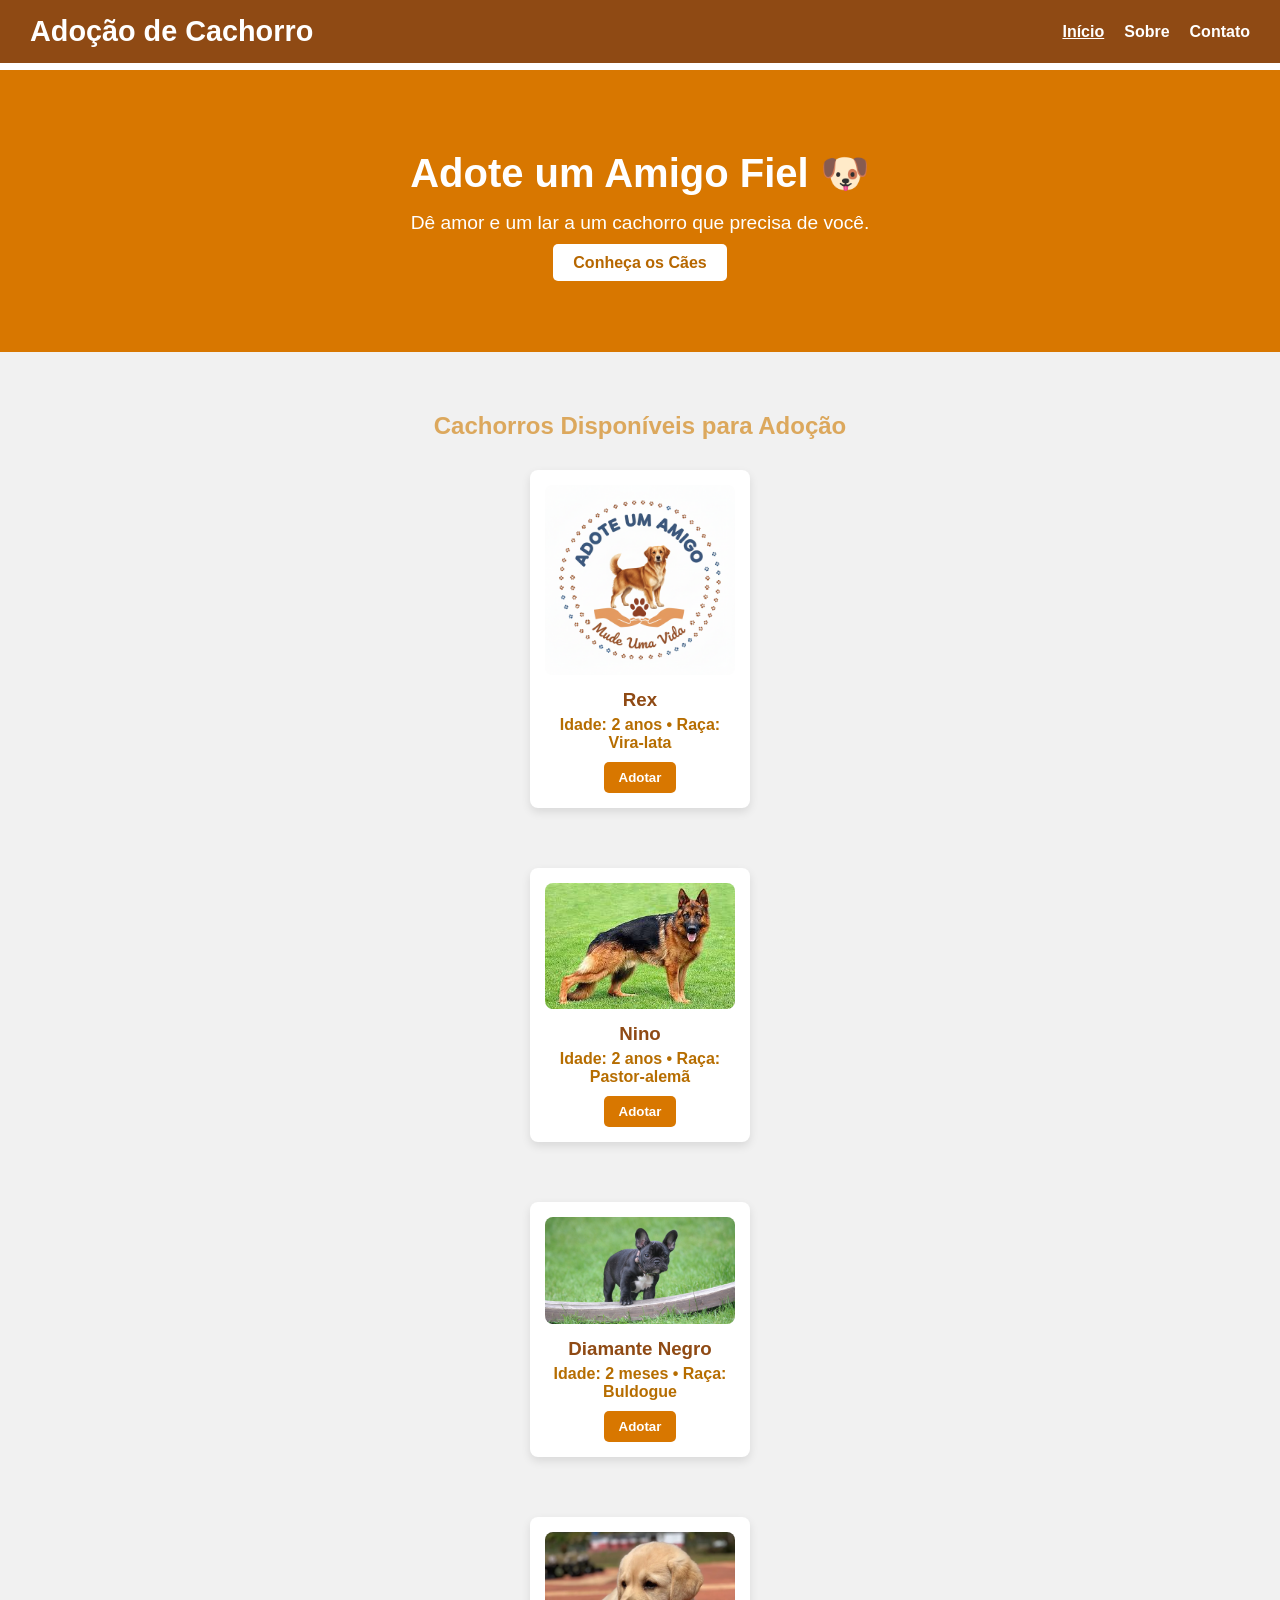
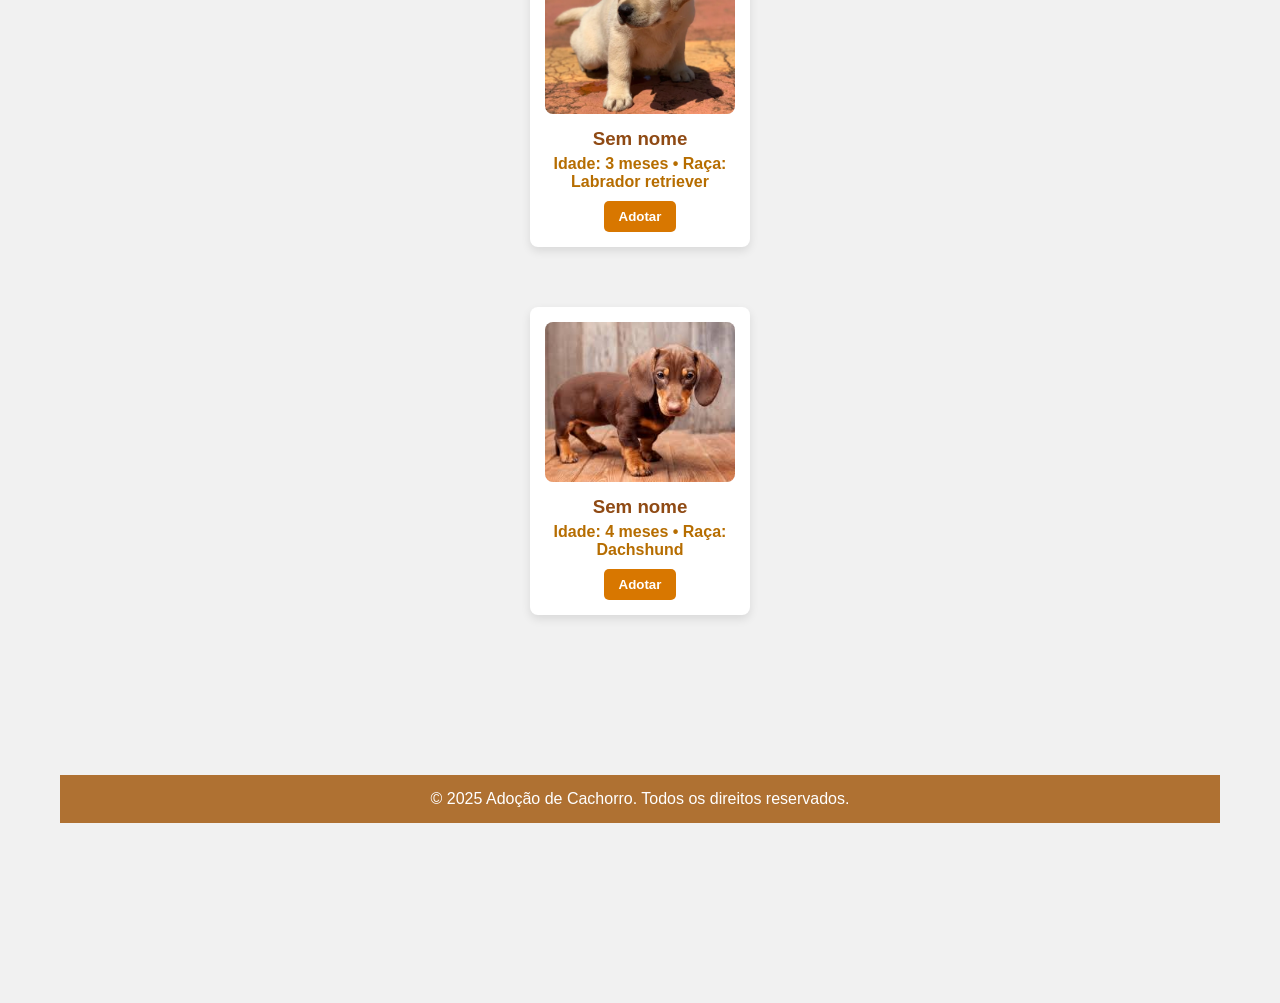
==== projeto-923/index.html @ e49c5893 "Add files via upload" ====
<!DOCTYPE html>
<html lang="pt-br">
<head>
  <meta charset="UTF-8">
  <meta name="viewport" content="width=device-width, initial-scale=1.0">
  <title>Adoção de Cachorro</title>
  <link rel="stylesheet" href="stely.css">
</head>
<body>

  <!-- Cabeçalho -->
  <header>
    <div class="logo">Adoção de Cachorro</div>
    <nav>
      <ul>
        <li><a href="#" class="ativo">Início</a></li>
        <li><a href="#sobre">Sobre</a></li>
        <li><a href="#contato">Contato</a></li>
      </ul>
    </nav>
  </header>

  <!-- Seção principal -->
  <section class="hero-section">
    <h1>Adote um Amigo Fiel 🐶</h1>
    <p>Dê amor e um lar a um cachorro que precisa de você.</p>
    <a href="#cachorros" class="btn">Conheça os Cães</a>
  </section>

  <!-- Imagem de destaque -->
  <section id="cachorros" class="produto-section">
    <h2>Cachorros Disponíveis para Adoção</h2>
    <div class="produtos">
      <div class="produto-card">
        <img src="logo-Cachorro.png" alt="Cachorro para adoção" width="100%" height="auto">
        <h3>Rex</h3>
        <p>Idade: 2 anos • Raça: Vira-lata</p>
        <button class="btn-adotar">Adotar</button>
      </div>
    </div>

  <section id="cachorros" class="produto-section">
    <div class="produtos">
      <div class="produto-card">
        <img src="pastor-alema.jpeg" alt="Cachorro para adoção" width="100%" height="auto">
        <h3>Nino</h3>
        <p>Idade: 2 anos • Raça: Pastor-alemã</p>
        <button class="btn-adotar">Adotar</button>
      </div>
    </div>
  
  <section id="cachorros" class="produto-section">
    <div class="produtos">
      <div class="produto-card">
        <img src="buldogue-frances.jpeg" alt="Cachorro para adoção" width="100%" height="auto">
        <h3>Diamante Negro</h3>
        <p>Idade: 2 meses • Raça: Buldogue</p>
        <button class="btn-adotar">Adotar</button>
      </div>
    </div>

<section id="cachorros" class="produto-section">
  <div class="produtos">
    <div class="produto-card">
      <img src="cachorro.webp" alt="Cachorro para adoção" width="100%" height="auto">
      <h3>Sem nome</h3>
      <p>Idade: 3 meses • Raça: Labrador retriever</p>
      <button class="btn-adotar">Adotar</button>
    </div>
  </div>

  <section id="cachorros" class="produto-section">
    <div class="produtos">
      <div class="produto-card">
        <img src="duchi.jpeg" alt="Cachorro para adoção" width="100%" height="auto">
        <h3>Sem nome</h3>
        <p>Idade: 4 meses • Raça: Dachshund</p>
        <button class="btn-adotar">Adotar</button>
      </div>
    </div>
  </section>
</section>
  

  
  <footer>
    <p>&copy; 2025 Adoção de Cachorro. Todos os direitos reservados.</p>
  </footer>

  
  <script>
    document.querySelectorAll('.btn-adotar').forEach(botao => {
      botao.addEventListener('click', () => {
        alert('🐾 Obrigado por querer adotar! Entraremos em contato em breve.');
      });
    });
  </script>

</body>
</html>
---- projeto-923/stely.css ----
* {
  margin: 0;
  padding: 0;
  box-sizing: border-box;
  font-family: Arial, sans-serif;
}

header {
  background-color: #8f4a14;
  color: #fff;
  display: flex;
  justify-content: space-between;
  align-items: center;
  padding: 15px 30px;
  position: fixed;
  top: 0;
  left: 0;
  width: 100%;
  z-index: 1000;
}

header .logo {
  font-size: 1.8em;
  font-weight: bold;
}

header nav ul {
  list-style: none;
  display: flex;
  gap: 20px;
}

header nav ul li a {
  color: #fff;
  text-decoration: none;
  font-weight: bold;
}

header nav ul li a:hover,
header nav ul li a.ativo {
  text-decoration: underline;
}

body {
  padding-top: 70px;
}

.hero-section {
  background: #d87700;
  color: #fff;
  text-align: center;
  padding: 80px 20px;
}

.hero-section h1 {
  font-size: 2.5em;
  margin-bottom: 15px;
}

.hero-section p {
  font-size: 1.2em;
  margin-bottom: 20px;
}

.hero-section .btn {
  background-color: #fff;
  color: #b66700;
  padding: 10px 20px;
  border-radius: 5px;
  text-decoration: none;
  font-weight: bold;
}

.hero-section .btn:hover {
  background-color: #f3e3d0;
}

.produto-section {
  padding: 60px 20px;
  background-color: #f1f1f1;
}

.produto-section h2 {
  text-align: center;
  margin-bottom: 30px;
  color: #d0810ca5;
}

.produtos {
  display: flex;
  flex-wrap: wrap;
  justify-content: center;
  gap: 20px;
}

.produto-card {
  background-color: #fff;
  padding: 15px;
  border-radius: 8px;
  width: 220px;
  text-align: center;
  box-shadow: 0 4px 10px rgba(0, 0, 0, 0.1);
}

.produto-card img {
  border-radius: 8px;
  margin-bottom: 10px;
}

.produto-card h3 {
  margin-bottom: 5px;
  color: #8f4a14;
}

.produto-card p {
  color: #b66d00;
  font-weight: bold;
  margin-bottom: 10px;
}

.btn-adotar {
  background-color: #d87700;
  color: white;
  border: none;
  padding: 8px 15px;
  border-radius: 5px;
  cursor: pointer;
  font-weight: bold;
}

.btn-adotar:hover {
  background-color: #a35a10d8;
}

footer {
  background-color: #a35a10d8;
  color: #fff;
  text-align: center;
  padding: 15px;
  margin-top: 40px;
}

@media (max-width: 768px) {
  header {
    flex-direction: column;
    gap: 10px;
  }

  .produtos {
    flex-direction: column;
    align-items: center;
  }

  .produto-card {
    width: 90%;
    max-width: 300px;
  }
}
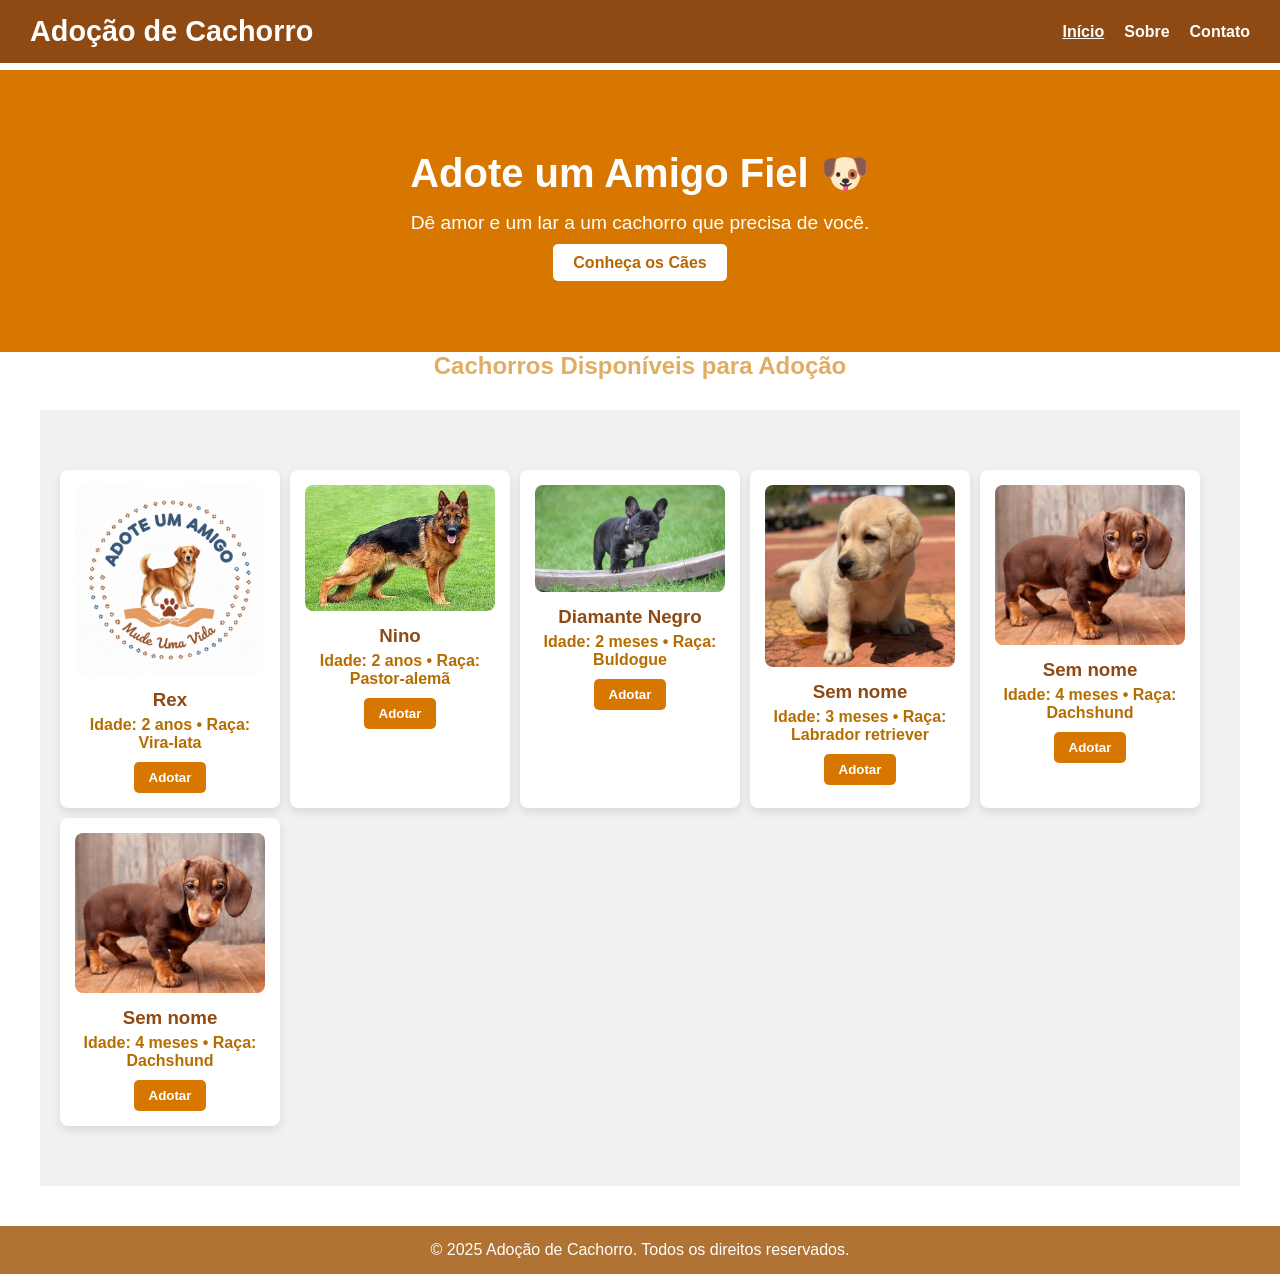
==== commit 1db77a61: "js" ====
--- a/projeto-923/index.html
+++ b/projeto-923/index.html
@@ -28,8 +28,8 @@
   </section>
 
   <!-- Imagem de destaque -->
-  <section id="cachorros" class="produto-section">
-    <h2>Cachorros Disponíveis para Adoção</h2>
+  <h2>Cachorros Disponíveis para Adoção</h2>
+  <section id="cachorros" class="cachorro-section">    
     <div class="produtos">
       <div class="produto-card">
         <img src="logo-Cachorro.png" alt="Cachorro para adoção" width="100%" height="auto">
@@ -38,8 +38,7 @@
         <button class="btn-adotar">Adotar</button>
       </div>
     </div>
-
-  <section id="cachorros" class="produto-section">
+  
     <div class="produtos">
       <div class="produto-card">
         <img src="pastor-alema.jpeg" alt="Cachorro para adoção" width="100%" height="auto">
@@ -49,7 +48,6 @@
       </div>
     </div>
   
-  <section id="cachorros" class="produto-section">
     <div class="produtos">
       <div class="produto-card">
         <img src="buldogue-frances.jpeg" alt="Cachorro para adoção" width="100%" height="auto">
@@ -59,7 +57,6 @@
       </div>
     </div>
 
-<section id="cachorros" class="produto-section">
   <div class="produtos">
     <div class="produto-card">
       <img src="cachorro.webp" alt="Cachorro para adoção" width="100%" height="auto">
@@ -69,7 +66,6 @@
     </div>
   </div>
 
-  <section id="cachorros" class="produto-section">
     <div class="produtos">
       <div class="produto-card">
         <img src="duchi.jpeg" alt="Cachorro para adoção" width="100%" height="auto">
@@ -77,8 +73,17 @@
         <p>Idade: 4 meses • Raça: Dachshund</p>
         <button class="btn-adotar">Adotar</button>
       </div>
-    </div>
-  </section>
+    </div>  
+
+    <div class="produtos">
+      <div class="produto-card">
+        <img src="duchi.jpeg" alt="Cachorro para adoção" width="100%" height="auto">
+        <h3>Sem nome</h3>
+        <p>Idade: 4 meses • Raça: Dachshund</p>
+        <button class="btn-adotar">Adotar</button>
+      </div>
+    </div>  
+
 </section>
   
 
@@ -96,5 +101,7 @@
     });
   </script>
 
+  <script src="/923cris/scrip.js"></script>
+
 </body>
 </html>
--- a/projeto-923/stely.css
+++ b/projeto-923/stely.css
@@ -75,16 +75,25 @@
   background-color: #f3e3d0;
 }
 
-.produto-section {
+
+.cachorro-section {
   padding: 60px 20px;
   background-color: #f1f1f1;
+  display: flex;
+  flex-direction: row;
+  gap: 10px;
+  max-width: 1200px;
+  flex-wrap: wrap;
+  margin: 0 auto;
 }
 
-.produto-section h2 {
+h2 {
   text-align: center;
   margin-bottom: 30px;
   color: #d0810ca5;
 }
+
+
 
 .produtos {
   display: flex;
